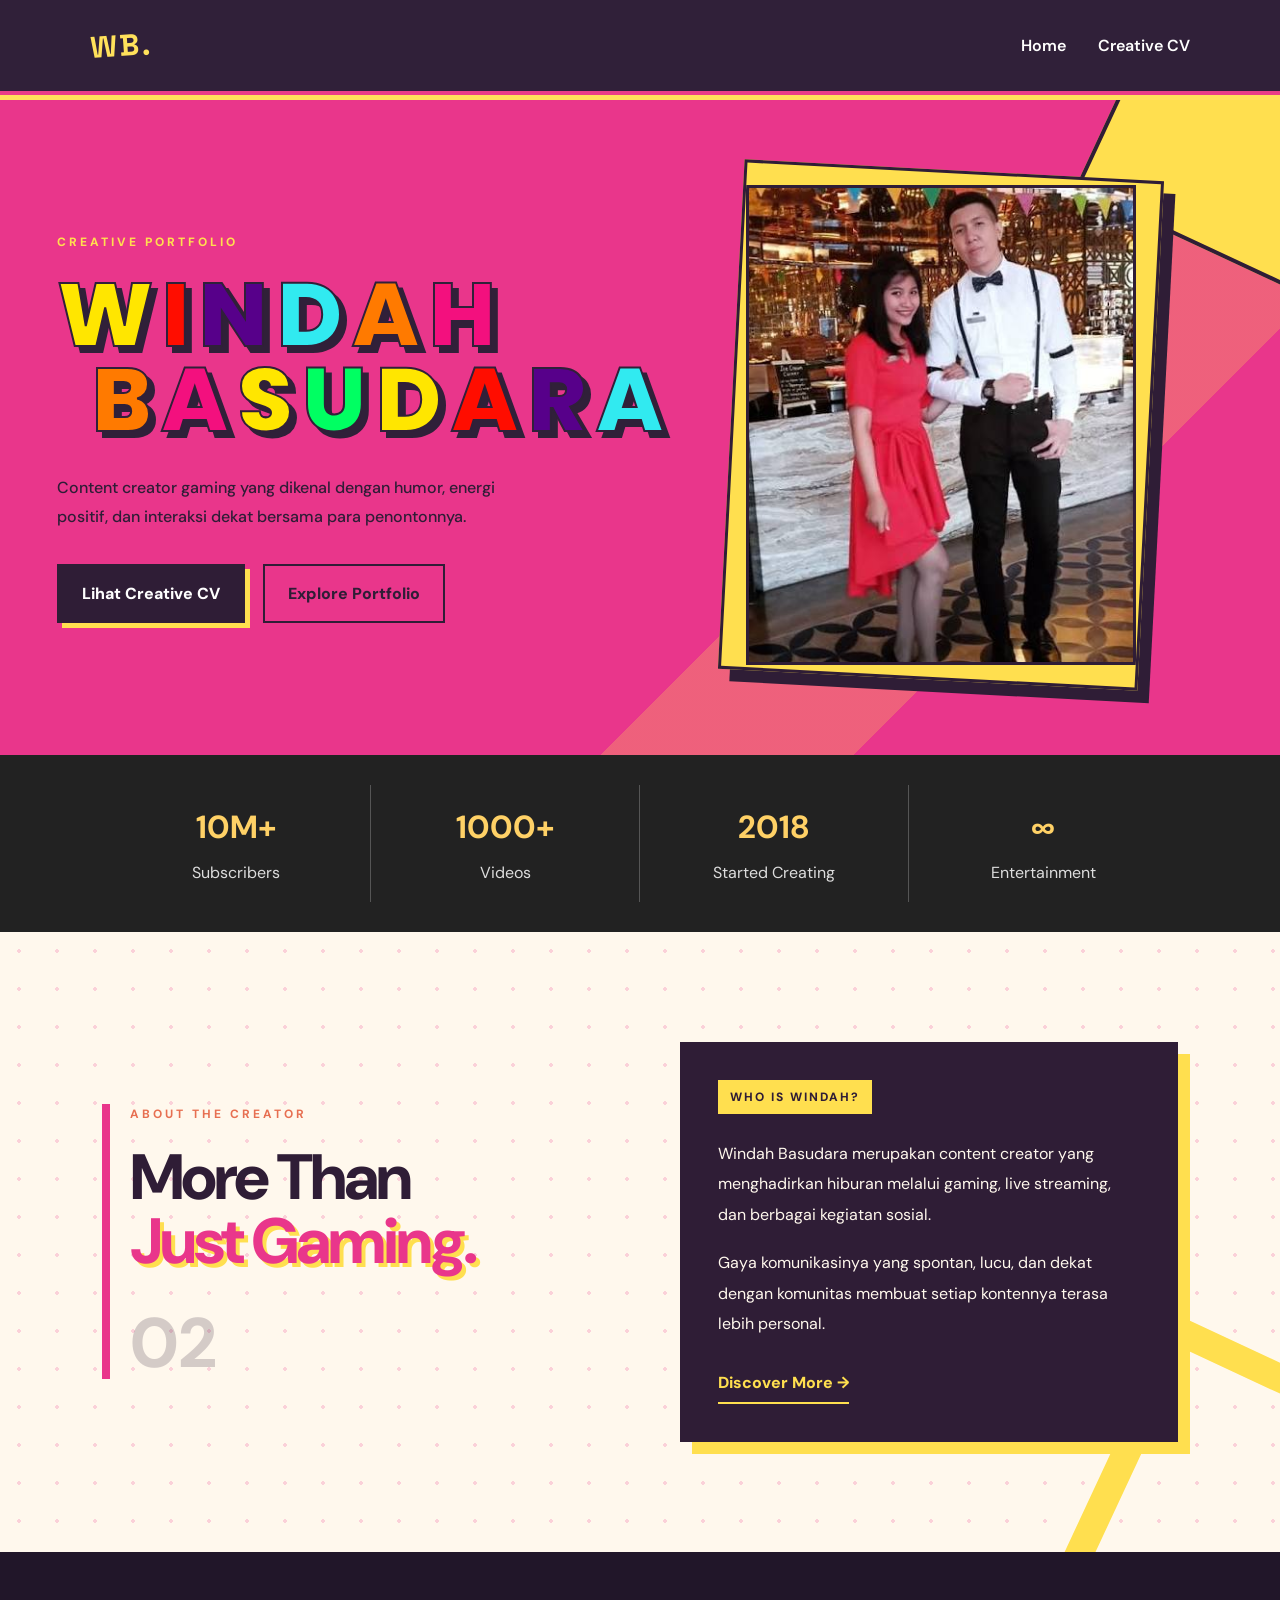
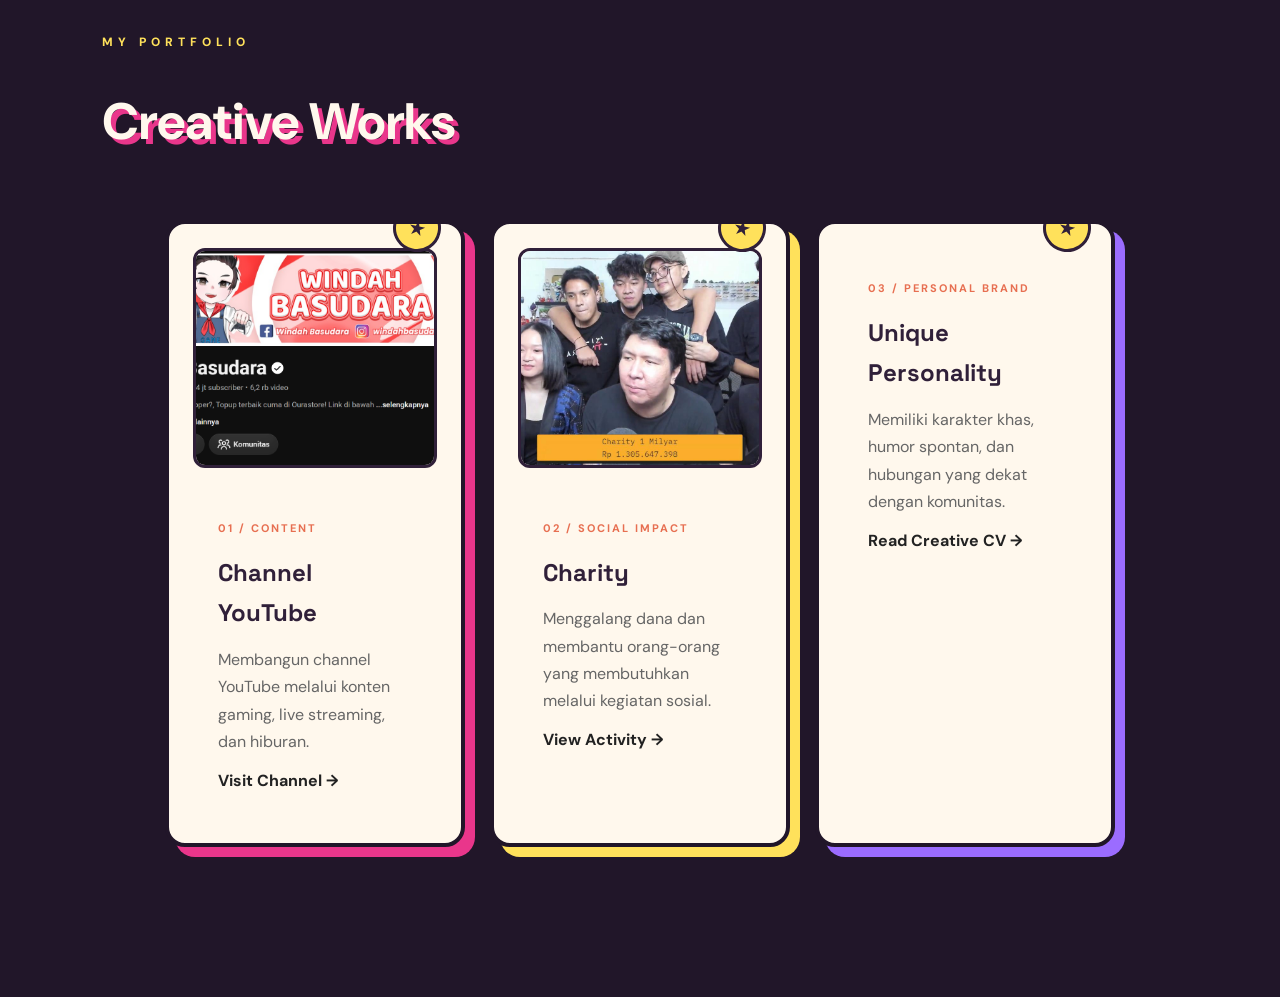
==== html praktikum modul 1 pemweb/index.html @ 31b126b4 "Initial commit" ====
<!DOCTYPE html>
<html lang="id">
<head>
    <meta charset="UTF-8">
    <meta name="viewport" content="width=device-width, initial-scale=1.0">

    <title>Home | Windah Basudara</title>

    

    <link
        href="https://fonts.googleapis.com/css2?family=Poppins:wght@400;500;600;700;800&display=swap"
        rel="stylesheet"
    >

    <link rel="stylesheet" href="style.css">
</head>

<body>
    <div id="navbar" class="navbar">
        <div class="logo">
            <a href="index.html"><b>WB.</b></a>
        </div>

        <ul class="nav-links">
            <li><a href="index.html">Home</a></li>
            <li><a href="cv.html">Creative CV</a></li>
        </ul>
    </div>

    <main>
        <section id="foto" class="foto-section">
            <div class="penjelasan">
                <p class="hero-label">CREATIVE PORTFOLIO</p>

                <h1 class="interactive-title">
                    <span class="word">
                        <span>W</span>
                        <span>i</span>
                        <span>n</span>
                        <span>d</span>
                        <span>a</span>
                        <span>h</span>
                    </span>

                    <span class="word second-word">
                        <span>B</span>
                        <span>a</span>
                        <span>s</span>
                        <span>u</span>
                        <span>d</span>
                        <span>a</span>
                        <span>r</span>
                        <span>a</span>
                    </span>
                </h1>

                <p class="hero-description">
                    Content creator gaming yang dikenal dengan humor,
                    energi positif, dan interaksi dekat bersama para penontonnya.
                </p>

                <div class="hero-buttons">
                    <a href="cv.html" class="btn-cta">
                        Lihat Creative CV
                    </a>

                    <a href="#portfolio" class="btn-outline">
                        Explore Portfolio
                    </a>
                </div>
            </div>

            <div class="foto-image">
                <img
                    src="pelayan.jpg"
                    alt="Foto Windah Basudara"
                >
            </div>
        </section>

        <section class="stats-section">
            <div class="stat-item">
                <h2>10M+</h2>
                <p>Subscribers</p>
            </div>

            <div class="stat-item">
                <h2>1000+</h2>
                <p>Videos</p>
            </div>

            <div class="stat-item">
                <h2>2018</h2>
                <p>Started Creating</p>
            </div>

            <div class="stat-item">
                <h2>∞</h2>
                <p>Entertainment</p>
            </div>
        </section>

        <section class="about-section">
            <div class="about-heading reveal">
                <p class="section-label">ABOUT THE CREATOR</p>

<h2 id="kqkj6t">
  More Than <span>Just Gaming.</span>
</h2>


                <div class="about-number">02</div>
            </div>

            <div class="about-content reveal">
                <div class="about-tag">WHO IS WINDAH?</div>

                <p>
                    Windah Basudara merupakan content creator yang menghadirkan
                    hiburan melalui gaming, live streaming, dan berbagai kegiatan
                    sosial.
                </p>

                <p>
                    Gaya komunikasinya yang spontan, lucu, dan dekat dengan komunitas
                    membuat setiap kontennya terasa lebih personal.
                </p>

                <a href="cv.html" class="about-link">
                    Discover More →
                </a>
            </div>
        </section>

        <section id="portfolio" class="portfolio-section">
    <video class="portfolio-video" autoplay muted loop playsinline>
        <source src="pacman.mp4" type="video/mp4">
    </video>

            <div class="section-heading">
                <p class="section-label">MY PORTFOLIO</p>
               <h2 class="interactive-title section-title">

<h2 id="p6ooit">
  Creative Works
</h2>
            </div>

            <div class="grid-container">
                <div class="card">
                    <img
                        src="yt.png"
                        alt="Channel YouTube"
                    >

                    <div class="card-content">
                        <span>01 / CONTENT</span>

                        <h3>Channel YouTube</h3>

                        <p>
                            Membangun channel YouTube melalui konten gaming,
                            live streaming, dan hiburan.
                        </p>

                        <a
                            href="https://www.youtube.com/"
                            target="_blank"
                            rel="noopener noreferrer"
                        >
                            Visit Channel →
                        </a>
                    </div>
                </div>

                <div class="card">
                    <img
                        src="charity.jpg"
                        alt="Kegiatan charity"
                    >

                    <div class="card-content">
                        <span>02 / SOCIAL IMPACT</span>

                        <h3>Charity</h3>

                        <p>
                            Menggalang dana dan membantu orang-orang
                            yang membutuhkan melalui kegiatan sosial.
                        </p>

                        <a href="#portfolio">
                            View Activity →
                        </a>
                    </div>
                </div>

                <div class="card card-highlight">
                    <div class="card-content">
                        <span>03 / PERSONAL BRAND</span>

                        <h3>Unique Personality</h3>

                        <p>
                            Memiliki karakter khas, humor spontan, dan
                            hubungan yang dekat dengan komunitas.
                        </p>

                        <a href="cv.html">
                            Read Creative CV →
                        </a>
                    </div>
                </div>
            </div>
        </section>
    </main>

    <script>
        const revealElements = document.querySelectorAll(".reveal");

        const observer = new IntersectionObserver((entries) => {
            entries.forEach((entry) => {
                if (entry.isIntersecting) {
                    entry.target.classList.add("active");
                } else {
                    entry.target.classList.remove("active");
                }
            });
        }, {
            threshold: 0.2
        });

        revealElements.forEach((element) => {
            observer.observe(element);
        });
    </script>
</body>
</html>
---- html praktikum modul 1 pemweb/style.css ----
/* =========================
   FONTS
========================= */
@import url('https://fonts.googleapis.com/css2?family=DM+Sans:wght@400;500;600;700&family=Space+Grotesk:wght@500;600;700&display=swap');
@import url('https://fonts.googleapis.com/css2?family=Press+Start+2P&display=swap');

/* =========================
   RESET
========================= */

* {
    margin: 0;
    padding: 0;
    box-sizing: border-box;
}

html {
    scroll-behavior: smooth;
}

body {
    font-family: 'DM Sans', sans-serif;
    background-color: #f7f1e8;
    background-image: radial-gradient(#e93d88 1.4px, transparent 1.4px);
    background-size: 24px 24px;
    color: #302039;
    line-height: 1.7;
    overflow-x: hidden;
}

img {
    max-width: 100%;
}

/* =========================
   NAVBAR
========================= */

.navbar {
    position: sticky;
    top: 0;
    z-index: 100;
    display: flex;
    justify-content: space-between;
    align-items: center;
    gap: 20px;
    padding: 20px 7%;
    background: #302039;
    border-bottom: 4px solid #e93d88;
    box-shadow: 0 5px 0 #ffe15b;
}

.logo a {
    display: inline-block;
    color: #ffe15b;
    text-decoration: none;
    font-family: 'Space Grotesk', sans-serif;
    font-size: 30px;
    font-weight: 700;
    letter-spacing: 2px;
    transform: rotate(-4deg);
    transition: 0.3s ease;
}

.logo a:hover {
    color: #e93d88;
    transform: rotate(4deg) scale(1.08);
}

.nav-links {
    display: flex;
    align-items: center;
    gap: 32px;
    list-style: none;
}

.nav-links a {
    color: #ffffff;
    text-decoration: none;
    font-weight: 600;
    transition: 0.3s ease;
}

.nav-links a:hover {
    color: #ffe15b;
}

/* =========================
   HERO / FOTO SECTION
========================= */

.foto-section {
    position: relative;
    display: grid;
    grid-template-columns: 1fr 0.85fr;
    align-items: center;
    gap: 45px;
    min-height: 600px;
    padding: 75px 8%;
    overflow: hidden;
    background: #e9368b;
    background-image:
        linear-gradient(
            135deg,
            transparent 0 65%,
            rgba(255, 223, 79, 0.25) 65% 78%,
            transparent 78%
        );
}

.foto-section::before {
    content: "";
    position: absolute;
    width: 280px;
    height: 280px;
    right: -130px;
    top: -120px;
    background: #ffdf4f;
    border: 4px solid #2f1d36;
    transform: rotate(25deg);
    z-index: 0;
}

.penjelasan {
    position: relative;
    z-index: 2;
    max-width: 480px;
    transform: translateX(-45px);
    animation: fadeUp 0.8s ease;
}

.hero-label {
    display: inline-block;
    color: #ffdf4f;
    font-size: 12px;
    font-weight: 800;
    letter-spacing: 3px;
    margin-bottom: 20px;
}

.section-label {
    color: #e76f51;
    font-size: 12px;
    font-weight: 700;
    letter-spacing: 3px;
    margin-bottom: 15px;
}

.penjelasan h1 {
    margin: 0;
    color: #2f1d36;
    font-family: "Poppins", sans-serif;
    font-size: clamp(55px, 7vw, 95px);
    font-weight: 800;
    line-height: 0.95;
    letter-spacing: -5px;
    text-transform: uppercase;
}

.penjelasan h1 span {
    display: block;
    color: #ffdf4f;
    margin-left: 35px;
    text-shadow: 5px 5px 0 #2f1d36;
}

.hero-description {
    max-width: 490px;
    color: #2f1d36;
    font-size: 16px;
    font-weight: 500;
    line-height: 1.8;
    margin: 32px 0;
}

.hero-buttons {
    display: flex;
    gap: 18px;
    flex-wrap: wrap;
}

.btn-cta,
.btn-outline {
    display: inline-block;
    padding: 14px 23px;
    font-weight: 800;
    text-decoration: none;
    transition: 0.25s ease;
}

.btn-cta {
    background: #2f1d36;
    color: #ffffff !important;
    border: 2px solid #2f1d36;
    box-shadow: 5px 5px 0 #ffdf4f;
}

.btn-cta:hover {
    background: #ffdf4f;
    color: #2f1d36 !important;
    border-color: #2f1d36;
    transform: translate(4px, 4px);
    box-shadow: 1px 1px 0 #2f1d36;
}

.btn-outline {
    color: #2f1d36;
    border: 2px solid #2f1d36;
    background: transparent;
}

.btn-outline:hover {
    color: #e9368b;
    background: #2f1d36;
}

/* FOTO */

.foto-image {
    position: relative;
    width: 100%;
    max-width: 420px;
    justify-self: center;
    z-index: 2;
    isolation: isolate;
    background: #ffdf4f;
    border: 3px solid #2f1d36;
    padding: 12px;
    transform: rotate(3deg);
    box-shadow: 12px 12px 0 #2f1d36;
}

.foto-image img {
    position: relative;
    z-index: 10;
    width: 100%;
    height: 480px;
    object-fit: cover;
    display: block;
    border: 3px solid #2f1d36;
    transform: rotate(-3deg);
}

@keyframes fadeUp {
    from {
        opacity: 0;
        transform: translateY(25px);
    }

    to {
        opacity: 1;
        transform: translateY(0);
    }
}

/* =========================
   STATISTICS
========================= */

.stats-section {
    display: grid;
    grid-template-columns: repeat(4, 1fr);
    background: #222;
    color: white;
    padding: 30px 8%;
}

.stat-item {
    text-align: center;
    padding: 15px;
    border-right: 1px solid #555;
}

.stat-item:last-child {
    border-right: none;
}

.stat-item h2 {
    color: #ffd166;
    font-size: 32px;
    margin-bottom: 5px;
}

.stat-item p {
    color: #ddd;
    margin: 0;
}

/* =========================
   ABOUT SECTION
========================= */

.about-section {
    position: relative;
    display: grid;
    grid-template-columns: 1fr 1fr;
    gap: 80px;
    align-items: center;
    padding: 110px 8%;
    overflow: hidden;
    background: #fff8ed;
}

.about-section::before {
    content: "";
    position: absolute;
    inset: 0;
    background-image: radial-gradient(#e9368b 2px, transparent 2px);
    background-size: 38px 38px;
    opacity: 0.2;
    pointer-events: none;
}

.about-section::after {
    content: "";
    position: absolute;
    width: 260px;
    height: 260px;
    right: -130px;
    bottom: -130px;
    border: 28px solid #ffdf4f;
    transform: rotate(25deg);
    pointer-events: none;
}

.about-heading,
.about-content {
    position: relative;
    z-index: 2;
}

.about-content {
    transition-delay: 0.2s;
}

.about-heading {
    padding-left: 20px;
    border-left: 8px solid #e9368b;
}

.about-heading .section-label {
    margin-bottom: 22px;
}

.about-heading h2 {
    margin: 0;
    color: #2f1d36;
    font-size: clamp(42px, 5vw, 72px);
    font-weight: 800;
    line-height: 1;
    letter-spacing: -3px;
}

.about-heading h2 span {
    display: block;
    color: #e9368b;
    text-shadow: 4px 4px 0 #ffdf4f;
}

.about-number {
    margin-top: 35px;
    color: #2f1d36;
    font-size: 70px;
    font-weight: 800;
    line-height: 1;
    opacity: 0.2;
}

.about-content {
    padding: 35px;
    background: #2f1d36;
    border: 3px solid #2f1d36;
    box-shadow: 12px 12px 0 #ffdf4f;
}

.about-tag {
    display: inline-block;
    margin-bottom: 25px;
    padding: 7px 12px;
    background: #ffdf4f;
    color: #2f1d36;
    font-size: 12px;
    font-weight: 800;
    letter-spacing: 2px;
}

.about-content p {
    color: #fff8ed;
    font-size: 16px;
    line-height: 1.9;
    margin-bottom: 18px;
}

.about-link {
    display: inline-block;
    margin-top: 12px;
    color: #ffdf4f;
    font-weight: 800;
    text-decoration: none;
    border-bottom: 2px solid #ffdf4f;
    padding-bottom: 5px;
    transition: 0.3s ease;
}

.about-link:hover {
    color: white;
    border-color: white;
    transform: translateX(6px);
}

/* Animasi teks saat discroll */
.reveal {
    opacity: 0;
    transform: translateY(40px);
    transition: opacity 0.8s ease, transform 0.8s ease;
}

.reveal.active {
    opacity: 1;
    transform: translateY(0);
}

/* =========================
   PORTFOLIO / CREATIVE WORKS
========================= */

.portfolio-section {
    position: relative;
    isolation: isolate;
    overflow: hidden;
    padding: 80px 8%;
    background: #211629;
}

.portfolio-video {
    position: absolute;
    top: 0;
    left: 0;
    width: 100%;
    height: 100%;
    object-fit: cover;
    z-index: -1;
}

.portfolio-section .section-heading,
.portfolio-section .grid-container {
    position: relative;
    z-index: 1;
}

.section-heading {
    margin-bottom: 40px;
}

.section-heading h2 {
    font-size: clamp(32px, 4vw, 55px);
    line-height: 1.1;
    margin: 0;
    color: #222;
}

.portfolio-section .section-label {
    color: #ffe15b;
    font-weight: 800;
    letter-spacing: 5px;
}

.portfolio-section h2 {
    color: #fff8ed;
    text-shadow: 5px 5px 0 #e9368b;
}

.portfolio-section .card {
    background: #fff8ed;
    border: 4px solid #211629;
    box-shadow: 10px 10px 0 #e9368b;
    transition: transform 0.3s ease, box-shadow 0.3s ease;
}

.portfolio-section .card:nth-child(2) {
    box-shadow: 10px 10px 0 #ffe15b;
}

.portfolio-section .card:nth-child(3) {
    box-shadow: 10px 10px 0 #9b6cff;
}

.portfolio-section .card:hover {
    transform: translate(-6px, -8px) rotate(-2deg);
    box-shadow: 16px 16px 0 #ffe15b;
}

.portfolio-section .card img {
    border: 3px solid #302039;
    transition: transform 0.3s ease;
}

.portfolio-section .card:hover img {
    transform: scale(1.04) rotate(1deg);
}

/* =========================
   GRID / CARD (reusable)
========================= */

.grid-container {
    display: grid;
    grid-template-columns: repeat(3, 1fr);
    gap: 25px;
    max-width: 1000px;
    margin: 70px auto;
    padding: 0 25px;
}

.card {
    position: relative;
    background: #ffffff;
    padding: 24px;
    border: 2px solid #222;
    border-radius: 20px;
    box-shadow: 8px 8px 0 #a477f4;
    overflow: hidden;
    transition: 0.3s ease;
}

.card::before {
    content: '★';
    position: absolute;
    top: -20px;
    right: 20px;
    display: grid;
    place-items: center;
    width: 42px;
    height: 42px;
    background: #ffe15b;
    border: 3px solid #302039;
    border-radius: 50%;
    font-size: 20px;
    transform: rotate(12deg);
}

.card:hover {
    transform: translateY(-10px);
    box-shadow: 8px 8px 0 #e76f51;
}

.card img {
    display: block;
    width: 100%;
    height: 220px;
    object-fit: cover;
    border: 2px solid #302039;
    border-radius: 12px;
    margin-bottom: 20px;
}

.card h1,
.card h3 {
    font-family: 'Space Grotesk', sans-serif;
    color: #302039;
    margin-bottom: 8px;
}

.card p {
    color: #665a6d;
}

.card-content {
    padding: 25px;
}

.card-content span {
    color: #e76f51;
    font-size: 11px;
    font-weight: 700;
    letter-spacing: 2px;
}

.card-content h3 {
    font-size: 24px;
    margin: 12px 0;
}

.card-content p {
    color: #666;
    line-height: 1.7;
}

.card-content a {
    display: inline-block;
    margin-top: 12px;
    color: #222;
    font-weight: 700;
    text-decoration: none;
}

.card-content a:hover {
    color: #e76f51;
}

.card-highlight {
    background: #ffd166;
}

/* =========================
   CREATIVE CV
========================= */

.cv-layout {
    position: relative;
    display: flex;
    align-items: flex-start;
    gap: 35px;
    width: 100%;
    max-width: 1100px;
    margin: 75px auto 60px;
    padding: 0 25px;
}

.cv-layout::before {
    content: 'CREATIVE CV';
    position: absolute;
    top: -42px;
    right: 40px;
    color: #e93d88;
    font-family: 'Space Grotesk', sans-serif;
    font-size: 14px;
    font-weight: 700;
    letter-spacing: 3px;
    transform: rotate(4deg);
}

/* SIDEBAR */

.cv-sidebar {
    position: sticky;
    top: 100px;
    flex: 0 0 290px;
    width: 290px;
    min-width: 0;
    height: auto;
    overflow: visible;

    background: #a477f4;
    color: #302039;
    padding: 30px 25px;
    text-align: center;

    border: 4px solid #302039;
    border-radius: 24px;
    box-shadow: 12px 12px 0 #ffe15b;
    transform: rotate(-2deg);
    transition: 0.3s ease;
}

.cv-sidebar:hover {
    transform: rotate(0deg) translateY(-5px);
}

.cv-sidebar::before {
    content: 'PROFILE';
    position: absolute;
    top: -20px;
    left: 20px;
    padding: 6px 14px;
    background: #ffe15b;
    color: #302039;
    border: 3px solid #302039;
    border-radius: 6px;
    font-family: 'Space Grotesk', sans-serif;
    font-size: 13px;
    font-weight: 700;
    transform: rotate(-7deg);
    box-shadow: 4px 4px 0 #302039;
}

.cv-sidebar::after {
    content: '★';
    position: absolute;
    right: -22px;
    bottom: 35px;
    display: grid;
    place-items: center;
    width: 52px;
    height: 52px;
    background: #e93d88;
    color: #ffe15b;
    border: 3px solid #302039;
    border-radius: 50%;
    font-size: 26px;
    transform: rotate(12deg);
}

.cv-sidebar img {
    display: block;
    width: 100%;
    height: 170px;
    object-fit: cover;
    object-position: center;

    margin: 0 auto 25px;
    border: 4px solid #302039;
    border-radius: 8px;
    box-shadow: 8px 8px 0 #302039;
    transform: rotate(3deg);
    transition: 0.3s ease;
}

.cv-sidebar img:hover {
    transform: rotate(-2deg) scale(1.03);
}

.cv-sidebar h2 {
    margin-top: 35px;
    color: #302039;
    font-family: 'Space Grotesk', sans-serif;
    font-size: 27px;
    line-height: 1.15;
    text-transform: uppercase;
    text-shadow: 4px 4px 0 #ffe15b;
    overflow-wrap: break-word;
}

.cv-sidebar p {
    color: #ffffff;
    font-size: 16px;
    font-weight: 600;
    overflow-wrap: break-word;
}

.cv-sidebar h3 {
    display: inline-block;
    margin-top: 28px;
    padding: 5px 15px;
    background: #302039;
    color: #ffe15b;
    border-radius: 6px;
    font-family: 'Space Grotesk', sans-serif;
    font-size: 21px;
    transform: rotate(-3deg);
}

.cv-sidebar ul {
    list-style: none;
    font-size: 14px;
    margin-top: 10px;
}

.cv-content {
    flex: 1 1 auto;
    min-width: 0;
    width: 100%;
}

/* CV SECTIONS */

.section {
    position: relative;
    width: 100%;
    background: #ffffff;
    padding: 32px;
    margin-bottom: 30px;
    border: 3px solid #302039;
    border-radius: 18px;
    box-shadow: 8px 8px 0 #e93d88;
    transition: 0.3s ease;
}

.section:hover {
    transform: translate(-5px, -5px);
    box-shadow: 14px 14px 0 #a477f4;
}

.section::before {
    content: '';
    position: absolute;
    top: -9px;
    left: 25px;
    width: 75px;
    height: 9px;
    background: #ffe15b;
    border: 2px solid #302039;
    transform: rotate(-3deg);
}

.section h2 {
    display: inline-block;
    position: relative;
    padding-bottom: 8px;
    margin-bottom: 18px;
    color: #e93d88;
    font-family: 'Space Grotesk', sans-serif;
    font-size: 29px;
    line-height: 1.2;
    text-transform: uppercase;
    letter-spacing: 1px;
}

.section h2::after {
    content: '';
    position: absolute;
    left: 0;
    bottom: 0;
    width: 65%;
    height: 5px;
    background: #ffe15b;
    border-radius: 10px;
}

.section p {
    color: #665a6d;
    margin-bottom: 16px;
}

/* TABLE */

.tabel-biasa {
    width: 100%;
    border: 2px solid #302039;
    border-collapse: collapse;
    border-radius: 10px;
    overflow: hidden;
}

.tabel-biasa th,
.tabel-biasa td {
    border: 1px solid #d9cfe2;
    padding: 12px;
    text-align: left;
}

.tabel-biasa th {
    background: #302039;
    color: #ffe15b;
}

.tabel-biasa tr:nth-child(even) {
    background: #fff4fa;
}

.tabel-biasa tr:hover {
    background: #ffe15b;
}

/* SKILLS */

.skills-list {
    display: flex;
    flex-wrap: wrap;
    gap: 12px;
    list-style: none;
}

.skills-list li {
    background: #ffe15b;
    color: #302039;
    padding: 10px 18px;
    border: 2px solid #302039;
    border-radius: 50px;
    font-weight: 600;
    box-shadow: 4px 4px 0 #302039;
    transition: 0.3s ease;
}

.skills-list li:nth-child(odd) {
    transform: rotate(-3deg);
}

.skills-list li:nth-child(even) {
    transform: rotate(3deg);
}

.skills-list li:hover {
    background: #e93d88;
    color: #ffffff;
    transform: translateY(-5px) rotate(0deg);
}

/* FORM */

form {
    display: flex;
    flex-direction: column;
}

form input,
form select,
form textarea {
    width: 100%;
    padding: 13px;
    margin-top: 5px;
    border: 2px solid #302039;
    border-radius: 10px;
    font-family: inherit;
    font-size: 15px;
    background: #fffafc;
    transition: 0.3s ease;
}

form input:focus,
form select:focus,
form textarea:focus {
    outline: none;
    background: #fff4fa;
    border-color: #e93d88;
    box-shadow: 5px 5px 0 #a477f4;
}

form button {
    display: inline-block;
    padding: 13px 22px;
    margin-top: 10px;
    margin-right: 8px;
    border: 2px solid #302039;
    border-radius: 50px;
    background: #302039;
    color: #ffffff;
    font-weight: 700;
    cursor: pointer;
    box-shadow: 4px 4px 0 #e93d88;
    transition: 0.3s ease;
}

form button:hover {
    background: #ffe15b;
    color: #302039;
    transform: translate(3px, 3px);
    box-shadow: 1px 1px 0 #302039;
}

/* =========================
   JUDUL PIXEL ARCADE
========================= */

.interactive-title {
    position: relative;
    display: inline-block;
    white-space: nowrap;
    cursor: pointer;
    font-family: "Press Start 2P", monospace;
    font-size: 42px;
    line-height: 1.7;
    letter-spacing: 2px;
    text-transform: uppercase;
    color: #ffe600;
    filter: drop-shadow(6px 6px 0 #302039);
}

.interactive-title > .word {
    display: block !important;
    white-space: nowrap;
    margin-left: 0;
}

.interactive-title > .second-word {
    margin-left: 35px;
    color: #ffdf4f;
}

.interactive-title .word > span {
    display: inline-block;
    position: relative;
    width: auto;
    margin: 0;
    margin-right: 2px;
    white-space: normal;
    -webkit-text-stroke: 2px #302039;
    animation:
        pixelJump 1.2s steps(2, end) infinite,
        pixelFlash 2.4s steps(2, end) infinite;
}

/* Warna & delay huruf "Windah" */
.interactive-title .word:first-child > span:nth-child(1) {
    color: #ffe600;
    animation-delay: 0s;
}

.interactive-title .word:first-child > span:nth-child(2) {
    color: #ff0d00;
    animation-delay: .1s;
}

.interactive-title .word:first-child > span:nth-child(3) {
    color: #57008a;
    animation-delay: .2s;
}

.interactive-title .word:first-child > span:nth-child(4) {
    color: #31eaf0;
    animation-delay: .3s;
}

.interactive-title .word:first-child > span:nth-child(5) {
    color: #ff7a00;
    animation-delay: .4s;
}

.interactive-title .word:first-child > span:nth-child(6) {
    color: #f3107e;
    animation-delay: .5s;
}

/* Warna huruf "Basudara" */
.interactive-title .second-word > span:nth-child(1) {
    color: #ff7a00;
}

.interactive-title .second-word > span:nth-child(2) {
    color: #f3107e;
}

.interactive-title .second-word > span:nth-child(3) {
    color: #ffe600;
}

.interactive-title .second-word > span:nth-child(4) {
    color: #00ff62;
}

.interactive-title .second-word > span:nth-child(5) {
    color: #ffe600;
}

.interactive-title .second-word > span:nth-child(6) {
    color: #ff0d00;
}

.interactive-title .second-word > span:nth-child(7) {
    color: #57008a;
}

.interactive-title .second-word > span:nth-child(8) {
    color: #31eaf0;
}

@keyframes pixelJump {
    0%, 100% {
        transform: translateY(0) scale(1);
    }

    25% {
        transform: translateY(-9px) scale(1.08);
    }

    50% {
        transform: translateY(3px) scale(.96);
    }

    75% {
        transform: translateY(-4px) scale(1.03);
    }
}

@keyframes pixelFlash {
    0%, 70%, 100% {
        filter: brightness(1);
        opacity: 1;
    }

    75%, 82% {
        filter: brightness(2.2);
        opacity: .55;
    }
}

/* =========================
   TABLET
========================= */

@media (max-width: 900px) {
    .foto-section {
        gap: 45px;
        padding: 65px 5%;
    }

    .cv-layout {
        gap: 25px;
    }

    .cv-sidebar {
        flex-basis: 260px;
        width: 260px;
    }
}

/* =========================
   MOBILE
========================= */

@media (max-width: 768px) {
    .navbar {
        padding: 18px 5%;
    }

    .nav-links {
        gap: 15px;
        font-size: 14px;
    }

    .foto-section {
        grid-template-columns: 1fr;
        text-align: center;
        padding: 60px 7%;
    }

    .penjelasan h1 {
        font-size: 58px;
        letter-spacing: -3px;
    }

    .penjelasan h1 span {
        margin-left: 0;
    }

    .hero-description {
        margin: 25px auto;
    }

    .hero-buttons {
        justify-content: center;
    }

    .foto-image {
        width: 80%;
        margin: 30px auto 0;
    }

    .foto-image img {
        height: 370px;
    }

    .interactive-title {
        font-size: 27px;
        line-height: 1.8;
    }

    .grid-container {
        grid-template-columns: 1fr;
        margin-top: 50px;
    }

    .stats-section {
        grid-template-columns: repeat(2, 1fr);
        padding: 25px 6%;
    }

    .stat-item {
        border-right: none;
    }

    .about-section {
        grid-template-columns: 1fr;
        gap: 25px;
        padding: 75px 7%;
    }

    .about-heading h2 {
        font-size: 48px;
    }

    .about-content {
        padding: 25px;
        box-shadow: 7px 7px 0 #ffdf4f;
    }

    .portfolio-section {
        padding: 60px 6%;
    }

    .cv-layout {
        flex-direction: column;
        align-items: stretch;
        gap: 25px;
        margin-top: 55px;
        padding: 0 20px;
    }

    .cv-layout::before {
        display: none;
    }

    .cv-sidebar {
        position: static;
        top: auto;
        flex: none;
        width: 100%;
        max-width: 100%;
        transform: none;
    }

    .cv-sidebar:hover {
        transform: none;
    }

    .cv-sidebar img {
        width: 220px;
        max-width: 100%;
        height: 150px;
        margin: 0 auto 25px;
    }

    .cv-sidebar::after {
        right: -8px;
    }

    .cv-content {
        width: 100%;
        max-width: 100%;
    }

    .section {
        padding: 25px 20px;
    }

    .section:hover {
        transform: none;
        box-shadow: 8px 8px 0 #e93d88;
    }

    .section h2 {
        font-size: 25px;
    }

    .tabel-biasa {
        display: block;
        overflow-x: auto;
        white-space: nowrap;
    }
}

/* =========================
   SMALL MOBILE
========================= */

@media (max-width: 480px) {
    .navbar {
        flex-direction: column;
        gap: 10px;
    }

    .logo a {
        font-size: 26px;
    }

    .nav-links {
        gap: 12px;
        font-size: 13px;
    }

    .foto-section {
        padding: 50px 20px;
    }

    .penjelasan h1 {
        font-size: 36px;
    }

    .cv-layout {
        padding: 0 15px;
    }

    .cv-sidebar {
        padding: 25px 18px;
    }

    .cv-sidebar h2 {
        font-size: 24px;
    }

    .section {
        padding: 22px 16px;
    }
}
.interactive-title .word > span {
  display: inline-block;
  color: white;
  text-shadow: none;
}

/* Hover setiap huruf */
.interactive-title .word > span:hover {
  color: white;
  animation: pixelWiggle 0.7s steps(2, end) infinite;
}

/* Gerakan tiap huruf berbeda */
.interactive-title .word > span:nth-child(1):hover {
  --x: -14px;
  --y: -4px;
  --r: -6deg;
}

.interactive-title .word > span:nth-child(2):hover {
  --x: 9px;
  --y: 3px;
  --r: 4deg;
}

.interactive-title .word > span:nth-child(3):hover {
  --x: -6px;
  --y: 5px;
  --r: 7deg;
}

.interactive-title .word > span:nth-child(4):hover {
  --x: 15px;
  --y: -3px;
  --r: -4deg;
}

.interactive-title .word > span:nth-child(5):hover {
  --x: -10px;
  --y: 4px;
  --r: 5deg;
}

.interactive-title .word > span:nth-child(6):hover {
  --x: 7px;
  --y: -5px;
  --r: -7deg;
}

.interactive-title .word > span:nth-child(7):hover {
  --x: -12px;
  --y: 3px;
  --r: 3deg;
}

.interactive-title .word > span:nth-child(8):hover {
  --x: 11px;
  --y: -4px;
  --r: -5deg;
}

@keyframes pixelWiggle {
  0%,
  100% {
    transform: translate(0, 0) rotate(0deg) scale(1);
  }

  50% {
    transform: translate(var(--x), var(--y))
      rotate(var(--r))
      scale(1.08);
  }
}

.interactive-title .word > span {
  display: inline-block;
}

/* Warna hanya berubah saat huruf di-hover */
.interactive-title .word > span:hover {
  color: white !important;
  text-shadow: none !important;
  animation: pixelWiggle 0.7s steps(2, end) infinite;
}

.foto-image {
  overflow: hidden;
}

.foto-image img {
  display: block;
  cursor: pointer;
  transition: transform 0.3s ease, filter 0.3s ease;
}

.foto-image img:hover {
  transform: translateY(-8px) scale(1.05);
  filter: brightness(1.1);
}

#kqkj6t span,
#p6ooit span {
  display: inline-block;
  transition: transform 0.2s ease;
}

#kqkj6t span:hover,
#p6ooit span:hover {
  transform: translateY(-4px);
}
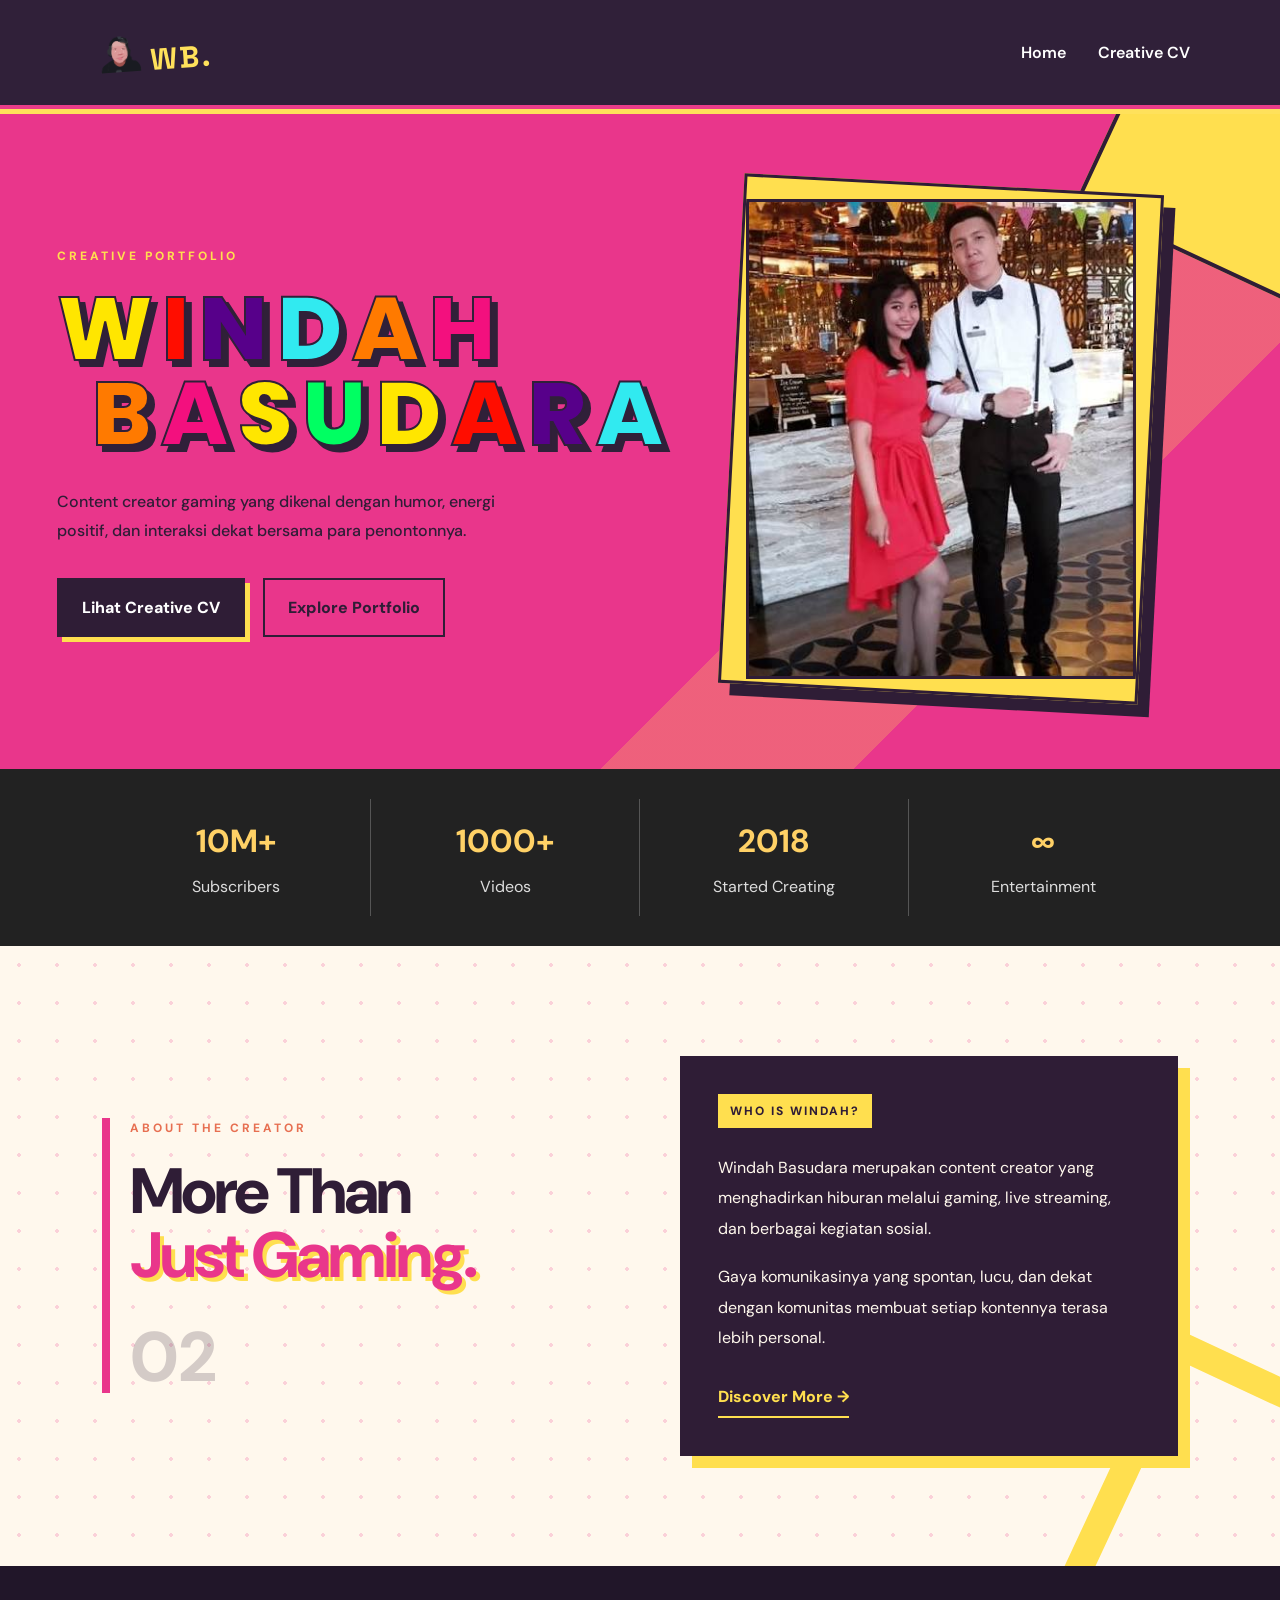
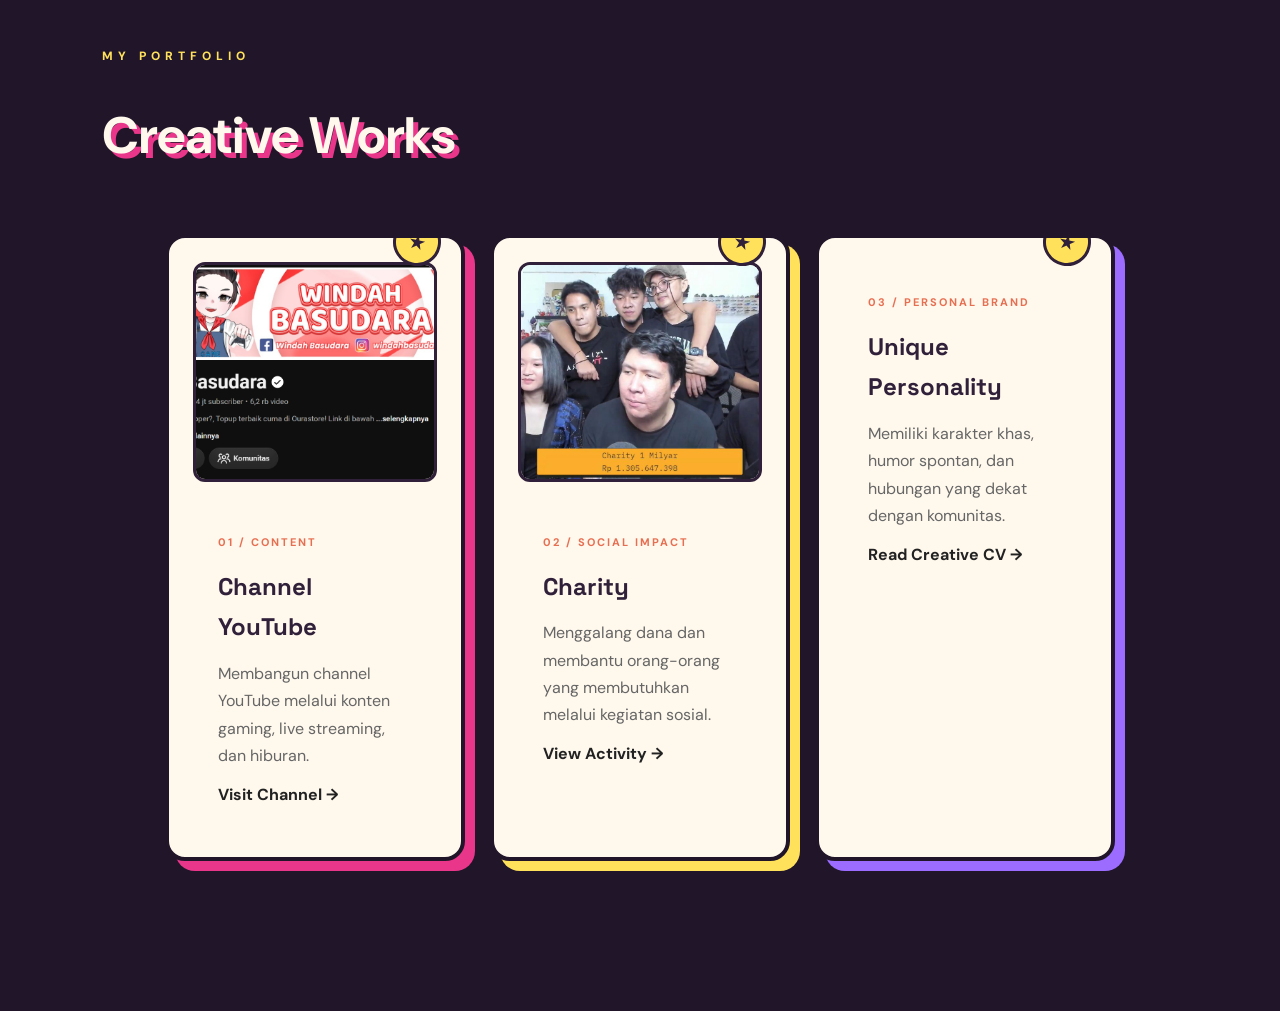
==== commit 1508c04f: "Mengerjakan praktikum modul 1" ====
--- a/html praktikum modul 1 pemweb/index.html
+++ b/html praktikum modul 1 pemweb/index.html
@@ -6,20 +6,25 @@
 
     <title>Home | Windah Basudara</title>
 
-    
 
     <link
         href="https://fonts.googleapis.com/css2?family=Poppins:wght@400;500;600;700;800&display=swap"
         rel="stylesheet"
     >
 
-    <link rel="stylesheet" href="style.css">
+    <link rel="stylesheet" href="style.css?v=4">
 </head>
 
 <body>
     <div id="navbar" class="navbar">
         <div class="logo">
-            <a href="index.html"><b>WB.</b></a>
+            <a href="index.html" class="logo-link">
+                <span class="logo-img-wrapper">
+                    <img src="image7.png" alt="Logo" class="logo-normal">
+                    <img src="image13.png" alt="Logo Melet" class="logo-melet">
+                </span>
+                <b>WB.</b>
+            </a>
         </div>
 
         <ul class="nav-links">
--- a/html praktikum modul 1 pemweb/style.css
+++ b/html praktikum modul 1 pemweb/style.css
@@ -244,12 +244,12 @@
 @keyframes fadeUp {
     from {
         opacity: 0;
-        transform: translateY(25px);
+        transform: translateX(-45px) translateY(25px);
     }
 
     to {
         opacity: 1;
-        transform: translateY(0);
+        transform: translateX(-45px) translateY(0);
     }
 }
 
@@ -696,7 +696,7 @@
     width: 100%;
     height: 170px;
     object-fit: cover;
-    object-position: center;
+    object-position: center -1%;
 
     margin: 0 auto 25px;
     border: 4px solid #302039;
@@ -1070,8 +1070,42 @@
 
 @media (max-width: 900px) {
     .foto-section {
-        gap: 45px;
+        grid-template-columns: 1fr;
+        text-align: center;
+        gap: 35px;
         padding: 65px 5%;
+    }
+
+    .penjelasan {
+        transform: none;
+        animation: none;
+        max-width: 100%;
+        margin: 0 auto;
+    }
+
+    .hero-label {
+        display: block;
+    }
+
+    .hero-buttons {
+        justify-content: center;
+        width: 100%;
+    }
+
+    .interactive-title {
+        white-space: normal;
+        font-size: 40px;
+    }
+
+    .interactive-title > .second-word {
+        margin-left: 0;
+    }
+
+    .foto-image {
+        justify-self: center;
+        width: 85%;
+        max-width: 380px;
+        margin: 0 auto;
     }
 
     .cv-layout {
@@ -1104,6 +1138,13 @@
         padding: 60px 7%;
     }
 
+    .penjelasan {
+        transform: none;
+        animation: none;
+        max-width: 100%;
+        margin: 0 auto;
+    }
+
     .penjelasan h1 {
         font-size: 58px;
         letter-spacing: -3px;
@@ -1119,6 +1160,11 @@
 
     .hero-buttons {
         justify-content: center;
+        width: 100%;
+    }
+
+    .hero-label {
+        display: block;
     }
 
     .foto-image {
@@ -1133,6 +1179,14 @@
     .interactive-title {
         font-size: 27px;
         line-height: 1.8;
+    }
+
+    .interactive-title {
+        white-space: normal;
+    }
+
+    .interactive-title > .second-word {
+        margin-left: 0;
     }
 
     .grid-container {
@@ -1173,7 +1227,7 @@
         align-items: stretch;
         gap: 25px;
         margin-top: 55px;
-        padding: 0 20px;
+        padding: 0 15px;
     }
 
     .cv-layout::before {
@@ -1187,6 +1241,7 @@
         width: 100%;
         max-width: 100%;
         transform: none;
+        animation: none;   /* ← ini baris baru yang ditambahin */
     }
 
     .cv-sidebar:hover {
@@ -1222,6 +1277,10 @@
         font-size: 25px;
     }
 
+    .section ol {
+        padding-left: 28px;
+    }
+
     .tabel-biasa {
         display: block;
         overflow-x: auto;
@@ -1381,4 +1440,224 @@
 #kqkj6t span:hover,
 #p6ooit span:hover {
   transform: translateY(-4px);
+}
+
+.logo-img-wrapper {
+  position: relative;
+  display: inline-block;
+  width: 50px;
+  height: 50px;
+}
+
+.logo-img-wrapper img {
+  position: absolute;
+  top: 0;
+  left: 0;
+  width: 100%;
+  height: 100%;
+  object-fit: contain;
+}
+
+.logo-melet {
+  opacity: 0;
+  object-position: 80% center;
+  transition: opacity 0.15s ease;
+}
+
+.logo-link:hover .logo-normal {
+  opacity: 0;
+}
+
+.logo-link:hover .logo-melet {
+  opacity: 1;
+}
+
+/* =========================
+   CV CREATIVE — LEVEL UP
+========================= */
+
+/* Sidebar "pop" masuk pas halaman dibuka */
+@keyframes sidebarPop {
+    0% {
+        opacity: 0;
+        transform: rotate(-2deg) scale(0.85) translateY(30px);
+    }
+    100% {
+        opacity: 1;
+        transform: rotate(-2deg) scale(1) translateY(0);
+    }
+}
+
+.cv-sidebar {
+    animation: sidebarPop 0.6s cubic-bezier(0.34, 1.56, 0.64, 1);
+}
+
+/* Badge "PROFILE" mengambang pelan */
+@keyframes floatBadge {
+    0%, 100% { transform: rotate(-7deg) translateY(0); }
+    50% { transform: rotate(-3deg) translateY(-4px); }
+}
+
+.cv-sidebar::before {
+    animation: floatBadge 2.4s ease-in-out infinite;
+}
+
+/* Bintang di sidebar muter pelan */
+@keyframes spinStar {
+    from { transform: rotate(12deg); }
+    to { transform: rotate(372deg); }
+}
+
+.cv-sidebar::after {
+    animation: spinStar 6s linear infinite;
+}
+
+/* Foto profil: efek goyang dikit pas di-hover */
+.cv-sidebar img:hover {
+    transform: rotate(-4deg) scale(1.06);
+    box-shadow: 10px 10px 0 #e93d88;
+}
+
+/* Section CV muncul satu-satu dengan delay beda (staggered) */
+@keyframes sectionRise {
+    from {
+        opacity: 0;
+        transform: translateY(35px);
+    }
+    to {
+        opacity: 1;
+        transform: translateY(0);
+    }
+}
+
+.section {
+    animation: sectionRise 0.7s ease both;
+}
+
+.cv-content .section:nth-of-type(1) { animation-delay: 0.05s; }
+.cv-content .section:nth-of-type(2) { animation-delay: 0.15s; }
+.cv-content .section:nth-of-type(3) { animation-delay: 0.25s; }
+.cv-content .section:nth-of-type(4) { animation-delay: 0.35s; }
+.cv-content .section:nth-of-type(5) { animation-delay: 0.45s; }
+
+/* Efek "kilau" nyapu pas section di-hover */
+.section {
+    position: relative;
+    overflow: hidden;
+}
+
+.section::after {
+    content: '';
+    position: absolute;
+    top: 0;
+    left: -150%;
+    width: 60%;
+    height: 100%;
+    background: linear-gradient(
+        120deg,
+        transparent,
+        rgba(255, 225, 91, 0.35),
+        transparent
+    );
+    transform: skewX(-20deg);
+    transition: left 0.6s ease;
+    pointer-events: none;
+}
+
+.section:hover::after {
+    left: 150%;
+}
+
+/* Skill pills makin hidup pas hover */
+@keyframes skillPop {
+    0%, 100% { transform: translateY(-5px) rotate(0deg) scale(1); }
+    50% { transform: translateY(-9px) rotate(-4deg) scale(1.08); }
+}
+
+.skills-list li {
+    cursor: pointer;
+}
+
+.skills-list li:hover {
+    animation: skillPop 0.5s ease-in-out infinite;
+    box-shadow: 6px 6px 0 #302039;
+}
+
+/* Baris tabel pendidikan sedikit "naik" pas hover */
+.tabel-biasa tr {
+    transition: transform 0.2s ease, box-shadow 0.2s ease;
+}
+
+.tabel-biasa tbody tr:hover {
+    transform: scale(1.01);
+}
+
+/* Form: input jadi lebih hidup pas fokus */
+form input:focus,
+form select:focus,
+form textarea:focus {
+    transform: translate(-2px, -2px);
+}
+
+/* Tombol form: efek "ditekan" lebih nendang */
+form button:active {
+    transform: translate(4px, 4px) scale(0.96);
+    box-shadow: 0px 0px 0 #302039;
+}
+
+/* Judul "CREATIVE CV" ikutan goyang dikit */
+@keyframes titleWiggle {
+    0%, 100% { transform: rotate(4deg); }
+    50% { transform: rotate(7deg); }
+}
+
+.cv-layout::before {
+    animation: titleWiggle 2s ease-in-out infinite;
+}
+
+/* =========================
+   TEKS SIDEBAR — REAKTIF
+========================= */
+
+/* Nama: goyang dikit + warna kedip pas di-hover */
+@keyframes nameWiggle {
+    0%, 100% { transform: rotate(0deg) scale(1); }
+    25% { transform: rotate(-2deg) scale(1.03); }
+    75% { transform: rotate(2deg) scale(1.03); }
+}
+
+.cv-sidebar h2 {
+    display: inline-block;
+    transition: color 0.3s ease;
+    cursor: pointer;
+}
+
+.cv-sidebar h2:hover {
+    color: #e93d88;
+    text-shadow: 4px 4px 0 #302039;
+    animation: nameWiggle 0.5s ease-in-out;
+}
+
+/* "Konten Kreator": naik dikit + warna nyala */
+.cv-sidebar p {
+    display: inline-block;
+    transition: transform 0.25s ease, color 0.25s ease;
+    cursor: pointer;
+}
+
+.cv-sidebar p:hover {
+    transform: translateY(-4px);
+    color: #ffe15b;
+}
+
+/* "Kontak" (h3): mantul-mantul pas hover */
+@keyframes bounceTag {
+    0%, 100% { transform: rotate(-3deg) translateY(0); }
+    50% { transform: rotate(-3deg) translateY(-6px); }
+}
+
+.cv-sidebar h3:hover {
+    animation: bounceTag 0.5s ease-in-out infinite;
+    background: #e93d88;
+    color: #ffffff;
 }
